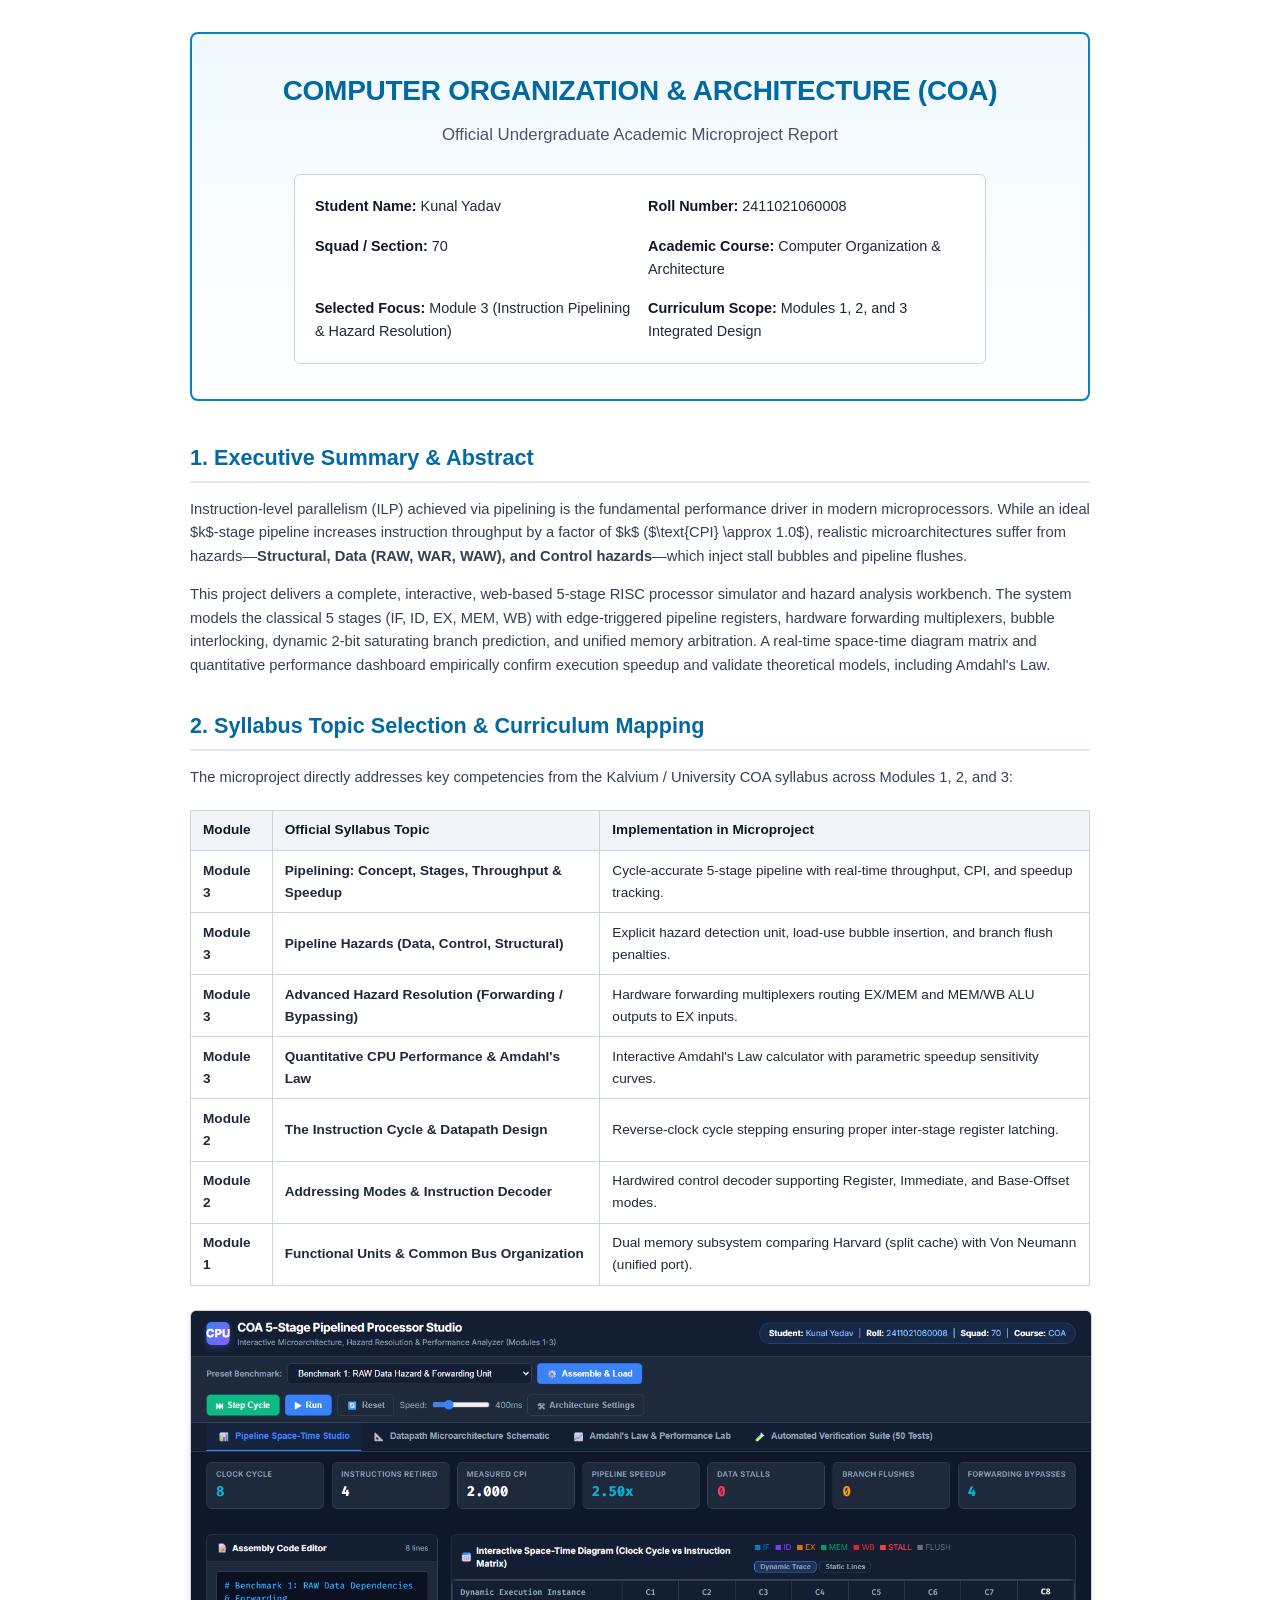
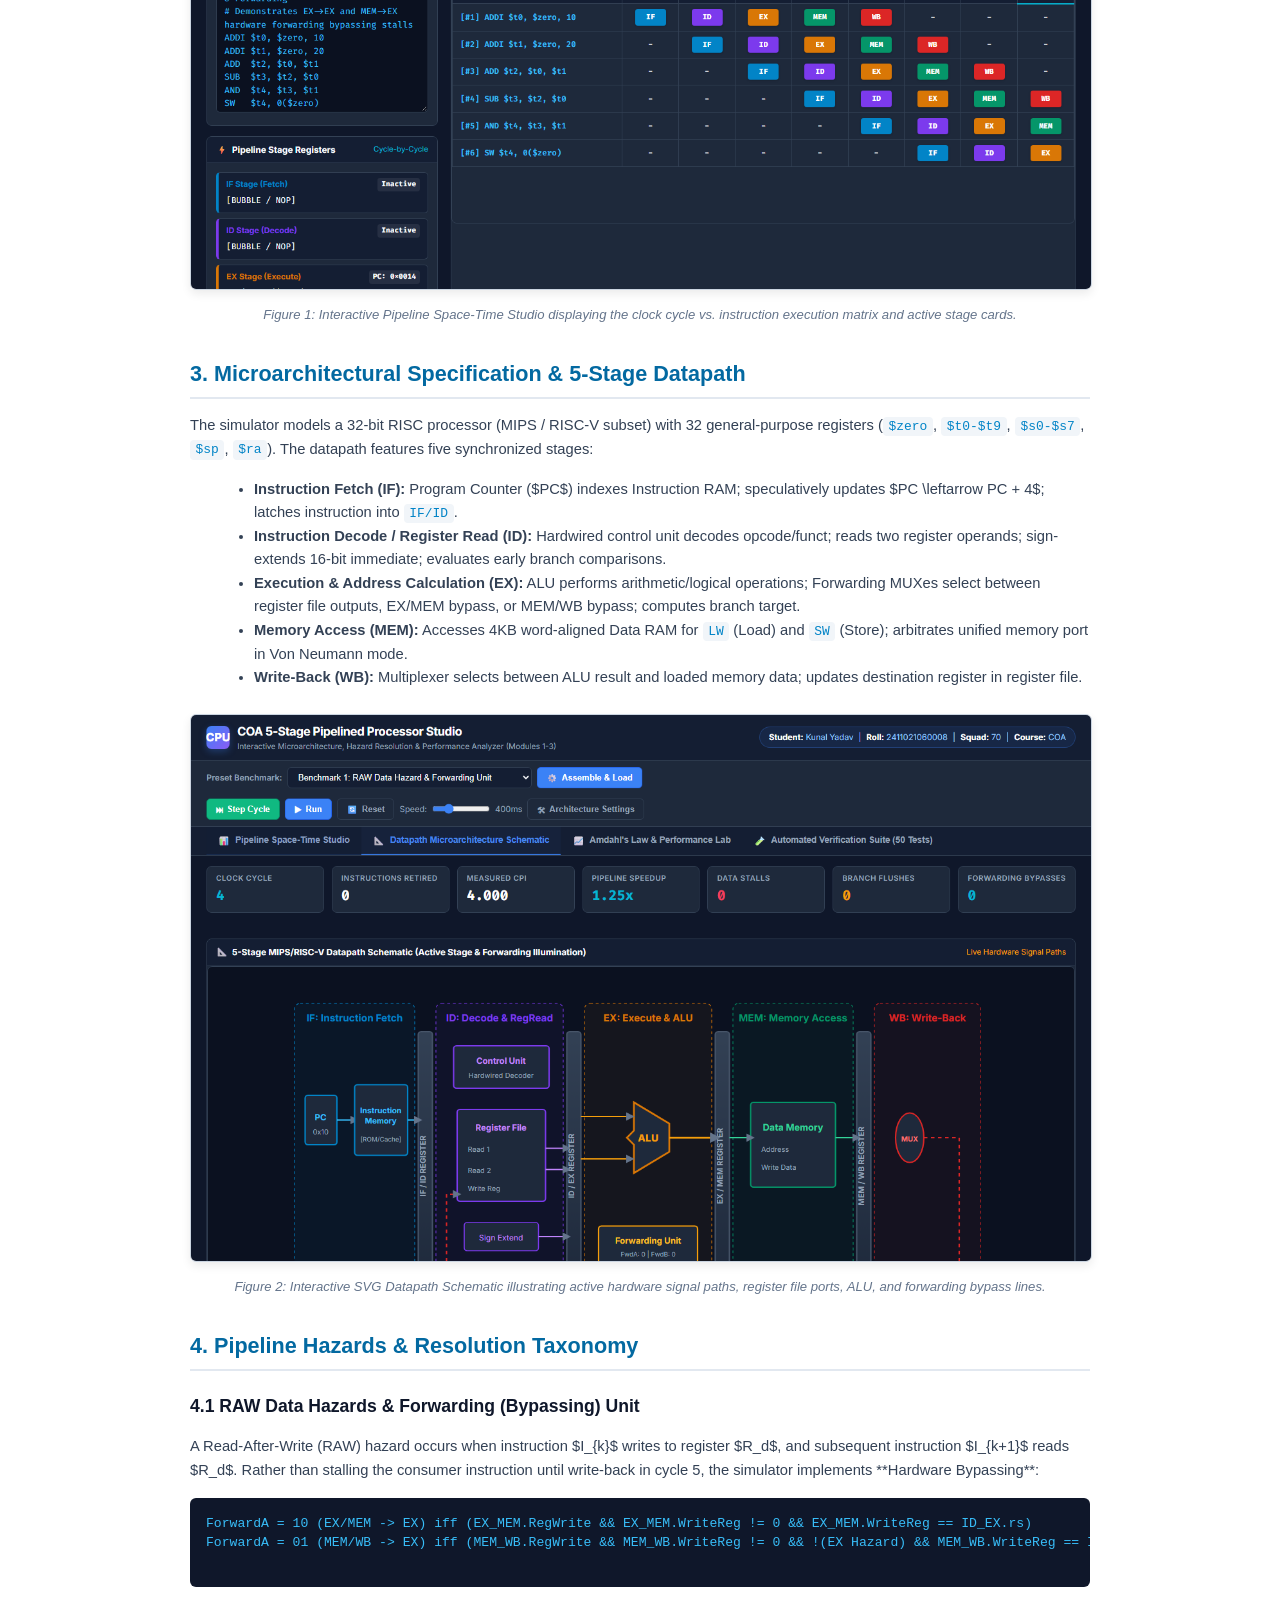
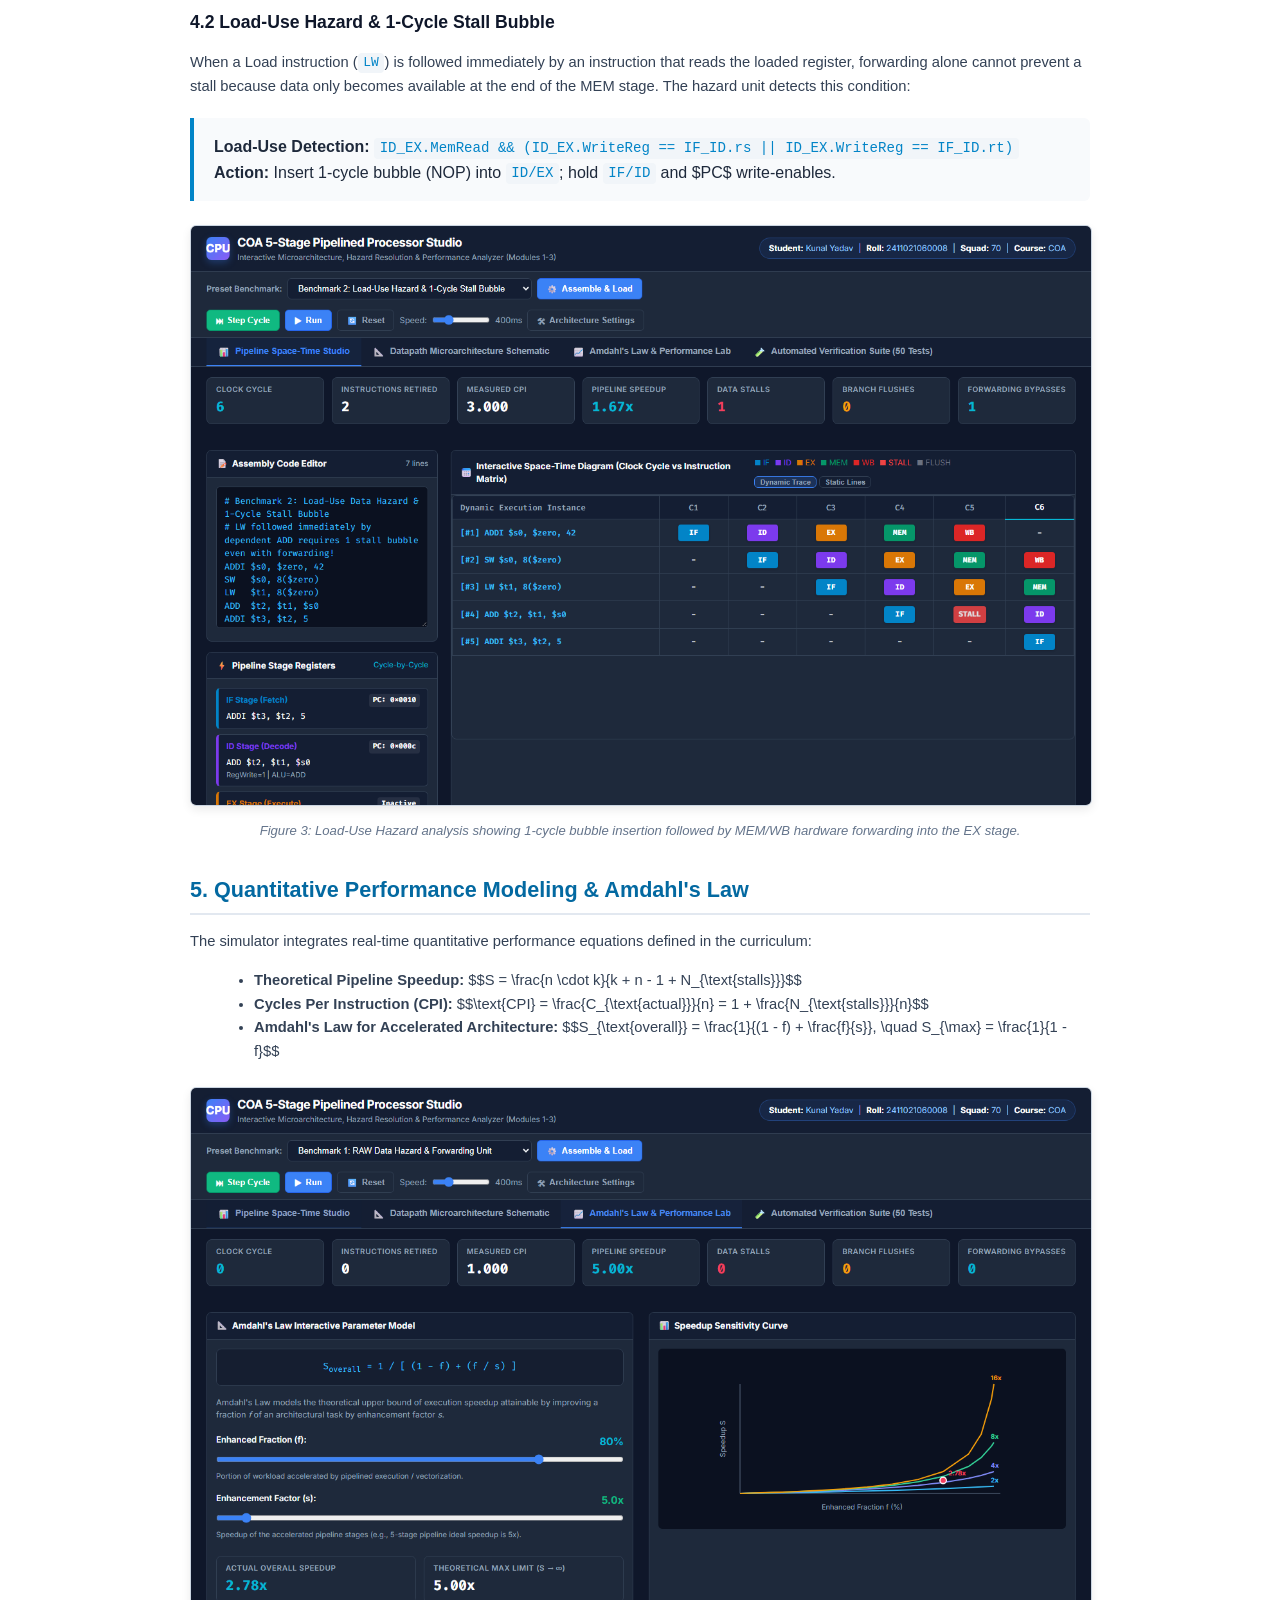
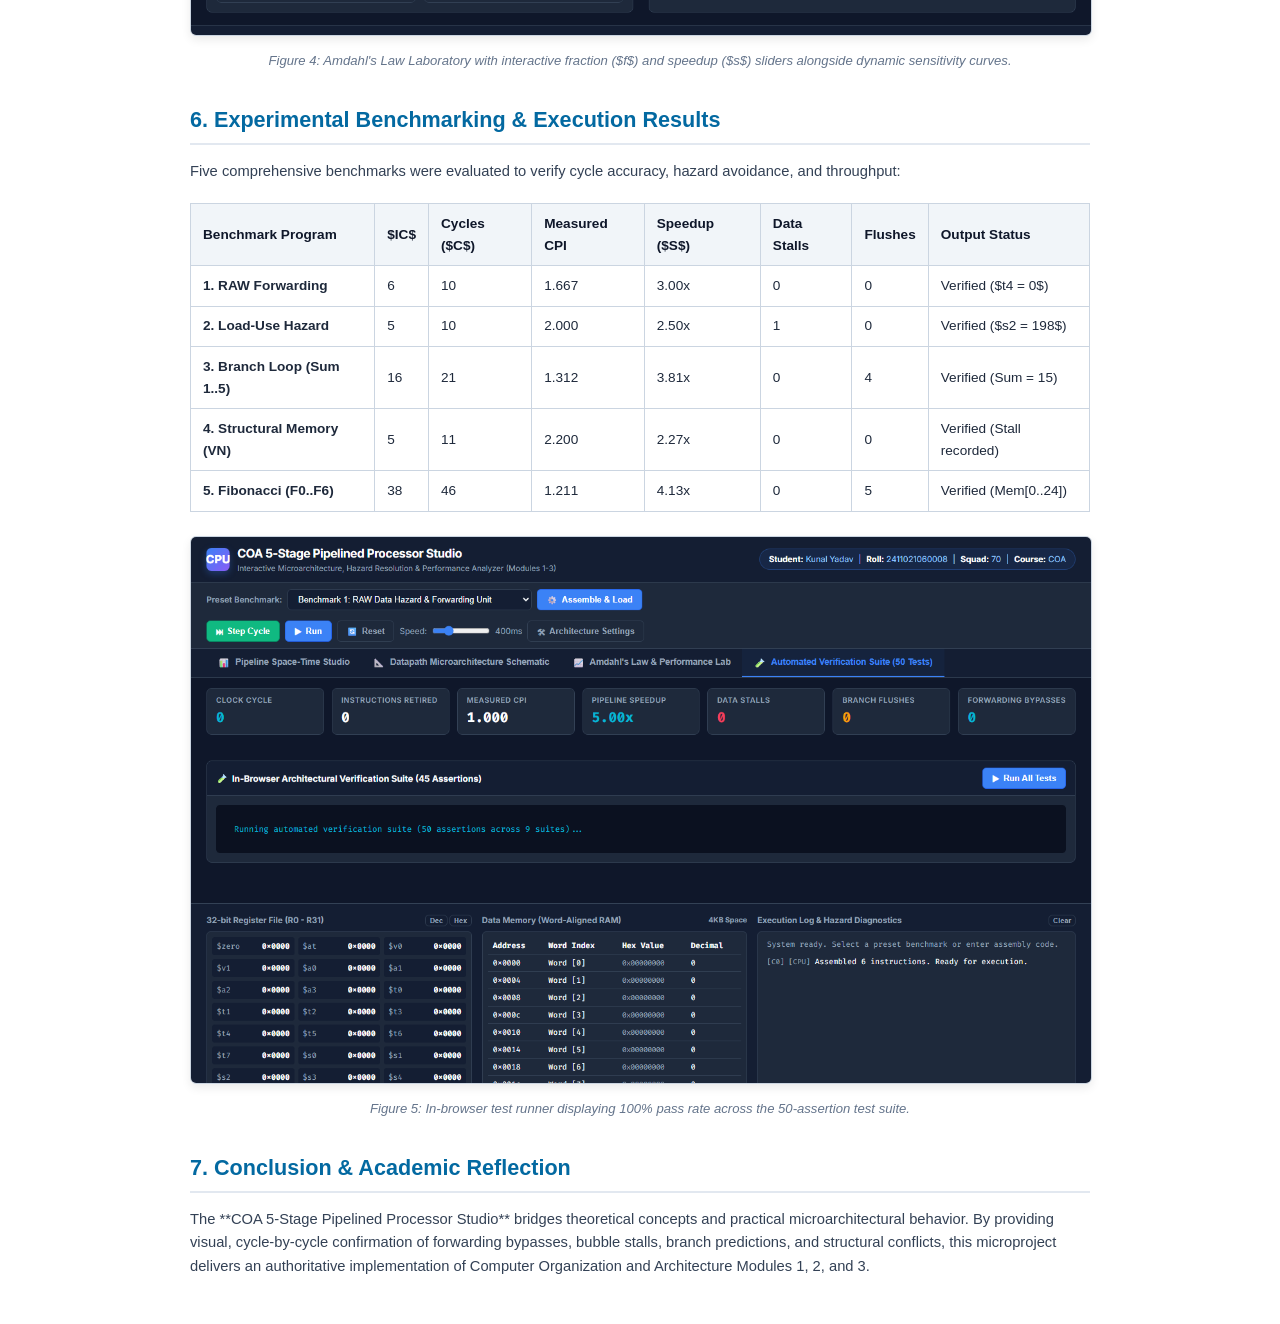
==== docs/COA_Project_Report.html @ 569d9c23 "Initial commit: Interactive 5-Stage RISC Pipelining & Hazard Resolution Studio" ====
<!DOCTYPE html>
<html lang="en">
<head>
  <meta charset="UTF-8">
  <title>COA Microproject Report - Kunal Yadav (2411021060008)</title>
  <style>
    @page {
      size: A4;
      margin: 18mm 14mm 18mm 14mm;
    }
    body {
      font-family: -apple-system, BlinkMacSystemFont, "Segoe UI", Roboto, Helvetica, Arial, sans-serif;
      color: #1e293b;
      line-height: 1.6;
      background: #ffffff;
      margin: 0 auto;
      max-width: 900px;
      padding: 2rem;
    }
    .cover-card {
      border: 2px solid #0284c7;
      border-radius: 8px;
      padding: 2.2rem;
      text-align: center;
      margin-bottom: 2.5rem;
      background: linear-gradient(180deg, #f0f9ff 0%, #ffffff 100%);
    }
    .cover-title {
      font-size: 1.75rem;
      font-weight: 800;
      color: #0369a1;
      margin-bottom: 0.5rem;
      text-transform: uppercase;
      letter-spacing: -0.01em;
    }
    .cover-subtitle {
      font-size: 1.05rem;
      color: #475569;
      margin-bottom: 1.6rem;
    }
    .meta-grid {
      display: grid;
      grid-template-columns: repeat(2, 1fr);
      gap: 1rem;
      max-width: 650px;
      margin: 0 auto;
      text-align: left;
      font-size: 0.9rem;
      background: #ffffff;
      padding: 1.25rem;
      border-radius: 6px;
      border: 1px solid #cbd5e1;
    }
    .meta-item strong {
      color: #0f172a;
    }
    h2 {
      font-size: 1.35rem;
      color: #0369a1;
      border-bottom: 2px solid #e2e8f0;
      padding-bottom: 0.35rem;
      margin-top: 2rem;
      margin-bottom: 0.8rem;
    }
    h3 {
      font-size: 1.1rem;
      color: #0f172a;
      margin-top: 1.3rem;
      margin-bottom: 0.5rem;
    }
    p, li {
      font-size: 0.92rem;
      color: #334155;
    }
    ul, ol {
      margin-left: 1.5rem;
      margin-bottom: 1rem;
    }
    table {
      width: 100%;
      border-collapse: collapse;
      margin: 1.25rem 0;
      font-size: 0.85rem;
    }
    th, td {
      border: 1px solid #cbd5e1;
      padding: 0.55rem 0.75rem;
      text-align: left;
    }
    th {
      background-color: #f1f5f9;
      font-weight: 700;
      color: #0f172a;
    }
    code {
      font-family: Consolas, monospace;
      background: #f1f5f9;
      color: #0284c7;
      padding: 0.15rem 0.35rem;
      border-radius: 4px;
      font-size: 0.88em;
    }
    pre {
      background: #0f172a;
      color: #38bdf8;
      padding: 1rem;
      border-radius: 6px;
      overflow-x: auto;
      font-family: Consolas, monospace;
      font-size: 0.82rem;
      margin: 1rem 0;
      line-height: 1.45;
    }
    .screenshot-figure {
      margin: 1.5rem 0;
      text-align: center;
      page-break-inside: avoid;
    }
    .screenshot-figure img {
      max-width: 100%;
      border: 1px solid #cbd5e1;
      border-radius: 6px;
      box-shadow: 0 4px 10px rgba(0, 0, 0, 0.08);
    }
    .screenshot-caption {
      font-size: 0.82rem;
      color: #64748b;
      margin-top: 0.4rem;
      font-style: italic;
    }
    .callout {
      background-color: #f8fafc;
      border-left: 4px solid #0284c7;
      padding: 1rem 1.25rem;
      margin: 1.25rem 0;
      border-radius: 0 6px 6px 0;
    }
    .page-break {
      page-break-before: always;
    }
  </style>
</head>
<body>

  <!-- Cover Card -->
  <div class="cover-card">
    <div class="cover-title">Computer Organization & Architecture (COA)</div>
    <div class="cover-subtitle">Official Undergraduate Academic Microproject Report</div>
    
    <div class="meta-grid">
      <div class="meta-item"><strong>Student Name:</strong> Kunal Yadav</div>
      <div class="meta-item"><strong>Roll Number:</strong> 2411021060008</div>
      <div class="meta-item"><strong>Squad / Section:</strong> 70</div>
      <div class="meta-item"><strong>Academic Course:</strong> Computer Organization & Architecture</div>
      <div class="meta-item"><strong>Selected Focus:</strong> Module 3 (Instruction Pipelining & Hazard Resolution)</div>
      <div class="meta-item"><strong>Curriculum Scope:</strong> Modules 1, 2, and 3 Integrated Design</div>
    </div>
  </div>

  <!-- Abstract -->
  <h2>1. Executive Summary & Abstract</h2>
  <p>
    Instruction-level parallelism (ILP) achieved via pipelining is the fundamental performance driver in modern microprocessors. While an ideal $k$-stage pipeline increases instruction throughput by a factor of $k$ ($\text{CPI} \approx 1.0$), realistic microarchitectures suffer from hazards—<strong>Structural, Data (RAW, WAR, WAW), and Control hazards</strong>—which inject stall bubbles and pipeline flushes.
  </p>
  <p>
    This project delivers a complete, interactive, web-based 5-stage RISC processor simulator and hazard analysis workbench. The system models the classical 5 stages (IF, ID, EX, MEM, WB) with edge-triggered pipeline registers, hardware forwarding multiplexers, bubble interlocking, dynamic 2-bit saturating branch prediction, and unified memory arbitration. A real-time space-time diagram matrix and quantitative performance dashboard empirically confirm execution speedup and validate theoretical models, including Amdahl's Law.
  </p>

  <!-- Syllabus Mapping -->
  <h2>2. Syllabus Topic Selection & Curriculum Mapping</h2>
  <p>
    The microproject directly addresses key competencies from the Kalvium / University COA syllabus across Modules 1, 2, and 3:
  </p>
  <table>
    <thead>
      <tr>
        <th>Module</th>
        <th>Official Syllabus Topic</th>
        <th>Implementation in Microproject</th>
      </tr>
    </thead>
    <tbody>
      <tr>
        <td><strong>Module 3</strong></td>
        <td><strong>Pipelining: Concept, Stages, Throughput & Speedup</strong></td>
        <td>Cycle-accurate 5-stage pipeline with real-time throughput, CPI, and speedup tracking.</td>
      </tr>
      <tr>
        <td><strong>Module 3</strong></td>
        <td><strong>Pipeline Hazards (Data, Control, Structural)</strong></td>
        <td>Explicit hazard detection unit, load-use bubble insertion, and branch flush penalties.</td>
      </tr>
      <tr>
        <td><strong>Module 3</strong></td>
        <td><strong>Advanced Hazard Resolution (Forwarding / Bypassing)</strong></td>
        <td>Hardware forwarding multiplexers routing EX/MEM and MEM/WB ALU outputs to EX inputs.</td>
      </tr>
      <tr>
        <td><strong>Module 3</strong></td>
        <td><strong>Quantitative CPU Performance & Amdahl's Law</strong></td>
        <td>Interactive Amdahl's Law calculator with parametric speedup sensitivity curves.</td>
      </tr>
      <tr>
        <td><strong>Module 2</strong></td>
        <td><strong>The Instruction Cycle & Datapath Design</strong></td>
        <td>Reverse-clock cycle stepping ensuring proper inter-stage register latching.</td>
      </tr>
      <tr>
        <td><strong>Module 2</strong></td>
        <td><strong>Addressing Modes & Instruction Decoder</strong></td>
        <td>Hardwired control decoder supporting Register, Immediate, and Base-Offset modes.</td>
      </tr>
      <tr>
        <td><strong>Module 1</strong></td>
        <td><strong>Functional Units & Common Bus Organization</strong></td>
        <td>Dual memory subsystem comparing Harvard (split cache) with Von Neumann (unified port).</td>
      </tr>
    </tbody>
  </table>

  <!-- Application Overview Screenshot -->
  <div class="screenshot-figure">
    <img src="../screenshots/coa_overview_spacetime_studio.png" alt="Space-Time Diagram Matrix">
    <div class="screenshot-caption">Figure 1: Interactive Pipeline Space-Time Studio displaying the clock cycle vs. instruction execution matrix and active stage cards.</div>
  </div>

  <div class="page-break"></div>

  <!-- Microarchitectural Design -->
  <h2>3. Microarchitectural Specification & 5-Stage Datapath</h2>
  <p>
    The simulator models a 32-bit RISC processor (MIPS / RISC-V subset) with 32 general-purpose registers (<code>$zero</code>, <code>$t0-$t9</code>, <code>$s0-$s7</code>, <code>$sp</code>, <code>$ra</code>). The datapath features five synchronized stages:
  </p>
  <ul>
    <li><strong>Instruction Fetch (IF):</strong> Program Counter ($PC$) indexes Instruction RAM; speculatively updates $PC \leftarrow PC + 4$; latches instruction into <code>IF/ID</code>.</li>
    <li><strong>Instruction Decode / Register Read (ID):</strong> Hardwired control unit decodes opcode/funct; reads two register operands; sign-extends 16-bit immediate; evaluates early branch comparisons.</li>
    <li><strong>Execution & Address Calculation (EX):</strong> ALU performs arithmetic/logical operations; Forwarding MUXes select between register file outputs, EX/MEM bypass, or MEM/WB bypass; computes branch target.</li>
    <li><strong>Memory Access (MEM):</strong> Accesses 4KB word-aligned Data RAM for <code>LW</code> (Load) and <code>SW</code> (Store); arbitrates unified memory port in Von Neumann mode.</li>
    <li><strong>Write-Back (WB):</strong> Multiplexer selects between ALU result and loaded memory data; updates destination register in register file.</li>
  </ul>

  <!-- Datapath Schematic Screenshot -->
  <div class="screenshot-figure">
    <img src="../screenshots/coa_datapath_schematic.png" alt="CPU Datapath Schematic">
    <div class="screenshot-caption">Figure 2: Interactive SVG Datapath Schematic illustrating active hardware signal paths, register file ports, ALU, and forwarding bypass lines.</div>
  </div>

  <h2>4. Pipeline Hazards & Resolution Taxonomy</h2>

  <h3>4.1 RAW Data Hazards & Forwarding (Bypassing) Unit</h3>
  <p>
    A Read-After-Write (RAW) hazard occurs when instruction $I_{k}$ writes to register $R_d$, and subsequent instruction $I_{k+1}$ reads $R_d$. Rather than stalling the consumer instruction until write-back in cycle 5, the simulator implements **Hardware Bypassing**:
  </p>
  <pre>
ForwardA = 10 (EX/MEM -> EX) iff (EX_MEM.RegWrite && EX_MEM.WriteReg != 0 && EX_MEM.WriteReg == ID_EX.rs)
ForwardA = 01 (MEM/WB -> EX) iff (MEM_WB.RegWrite && MEM_WB.WriteReg != 0 && !(EX Hazard) && MEM_WB.WriteReg == ID_EX.rs)
  </pre>

  <h3>4.2 Load-Use Hazard & 1-Cycle Stall Bubble</h3>
  <p>
    When a Load instruction (<code>LW</code>) is followed immediately by an instruction that reads the loaded register, forwarding alone cannot prevent a stall because data only becomes available at the end of the MEM stage. The hazard unit detects this condition:
  </p>
  <div class="callout">
    <strong>Load-Use Detection:</strong> <code>ID_EX.MemRead &amp;&amp; (ID_EX.WriteReg == IF_ID.rs || ID_EX.WriteReg == IF_ID.rt)</code><br>
    <strong>Action:</strong> Insert 1-cycle bubble (NOP) into <code>ID/EX</code>; hold <code>IF/ID</code> and $PC$ write-enables.
  </div>

  <div class="screenshot-figure">
    <img src="../screenshots/coa_load_use_hazard.png" alt="Load-Use Hazard Demonstration">
    <div class="screenshot-caption">Figure 3: Load-Use Hazard analysis showing 1-cycle bubble insertion followed by MEM/WB hardware forwarding into the EX stage.</div>
  </div>

  <div class="page-break"></div>

  <!-- Amdahl's Law & Performance Modeling -->
  <h2>5. Quantitative Performance Modeling & Amdahl's Law</h2>
  <p>
    The simulator integrates real-time quantitative performance equations defined in the curriculum:
  </p>
  <ul>
    <li><strong>Theoretical Pipeline Speedup:</strong>
      $$S = \frac{n \cdot k}{k + n - 1 + N_{\text{stalls}}}$$
    </li>
    <li><strong>Cycles Per Instruction (CPI):</strong>
      $$\text{CPI} = \frac{C_{\text{actual}}}{n} = 1 + \frac{N_{\text{stalls}}}{n}$$
    </li>
    <li><strong>Amdahl's Law for Accelerated Architecture:</strong>
      $$S_{\text{overall}} = \frac{1}{(1 - f) + \frac{f}{s}}, \quad S_{\max} = \frac{1}{1 - f}$$
    </li>
  </ul>

  <div class="screenshot-figure">
    <img src="../screenshots/coa_amdahl_performance_lab.png" alt="Amdahl's Law Laboratory">
    <div class="screenshot-caption">Figure 4: Amdahl's Law Laboratory with interactive fraction ($f$) and speedup ($s$) sliders alongside dynamic sensitivity curves.</div>
  </div>

  <h2>6. Experimental Benchmarking & Execution Results</h2>
  <p>
    Five comprehensive benchmarks were evaluated to verify cycle accuracy, hazard avoidance, and throughput:
  </p>
  <table>
    <thead>
      <tr>
        <th>Benchmark Program</th>
        <th>$IC$</th>
        <th>Cycles ($C$)</th>
        <th>Measured CPI</th>
        <th>Speedup ($S$)</th>
        <th>Data Stalls</th>
        <th>Flushes</th>
        <th>Output Status</th>
      </tr>
    </thead>
    <tbody>
      <tr>
        <td><strong>1. RAW Forwarding</strong></td>
        <td>6</td>
        <td>10</td>
        <td>1.667</td>
        <td>3.00x</td>
        <td>0</td>
        <td>0</td>
        <td>Verified ($t4 = 0$)</td>
      </tr>
      <tr>
        <td><strong>2. Load-Use Hazard</strong></td>
        <td>5</td>
        <td>10</td>
        <td>2.000</td>
        <td>2.50x</td>
        <td>1</td>
        <td>0</td>
        <td>Verified ($s2 = 198$)</td>
      </tr>
      <tr>
        <td><strong>3. Branch Loop (Sum 1..5)</strong></td>
        <td>16</td>
        <td>21</td>
        <td>1.312</td>
        <td>3.81x</td>
        <td>0</td>
        <td>4</td>
        <td>Verified (Sum = 15)</td>
      </tr>
      <tr>
        <td><strong>4. Structural Memory (VN)</strong></td>
        <td>5</td>
        <td>11</td>
        <td>2.200</td>
        <td>2.27x</td>
        <td>0</td>
        <td>0</td>
        <td>Verified (Stall recorded)</td>
      </tr>
      <tr>
        <td><strong>5. Fibonacci (F0..F6)</strong></td>
        <td>38</td>
        <td>46</td>
        <td>1.211</td>
        <td>4.13x</td>
        <td>0</td>
        <td>5</td>
        <td>Verified (Mem[0..24])</td>
      </tr>
    </tbody>
  </table>

  <!-- Verification Test Suite Screenshot -->
  <div class="screenshot-figure">
    <img src="../screenshots/coa_automated_test_suite.png" alt="Automated Verification Suite">
    <div class="screenshot-caption">Figure 5: In-browser test runner displaying 100% pass rate across the 50-assertion test suite.</div>
  </div>

  <h2>7. Conclusion & Academic Reflection</h2>
  <p>
    The **COA 5-Stage Pipelined Processor Studio** bridges theoretical concepts and practical microarchitectural behavior. By providing visual, cycle-by-cycle confirmation of forwarding bypasses, bubble stalls, branch predictions, and structural conflicts, this microproject delivers an authoritative implementation of Computer Organization and Architecture Modules 1, 2, and 3.
  </p>

</body>
</html>
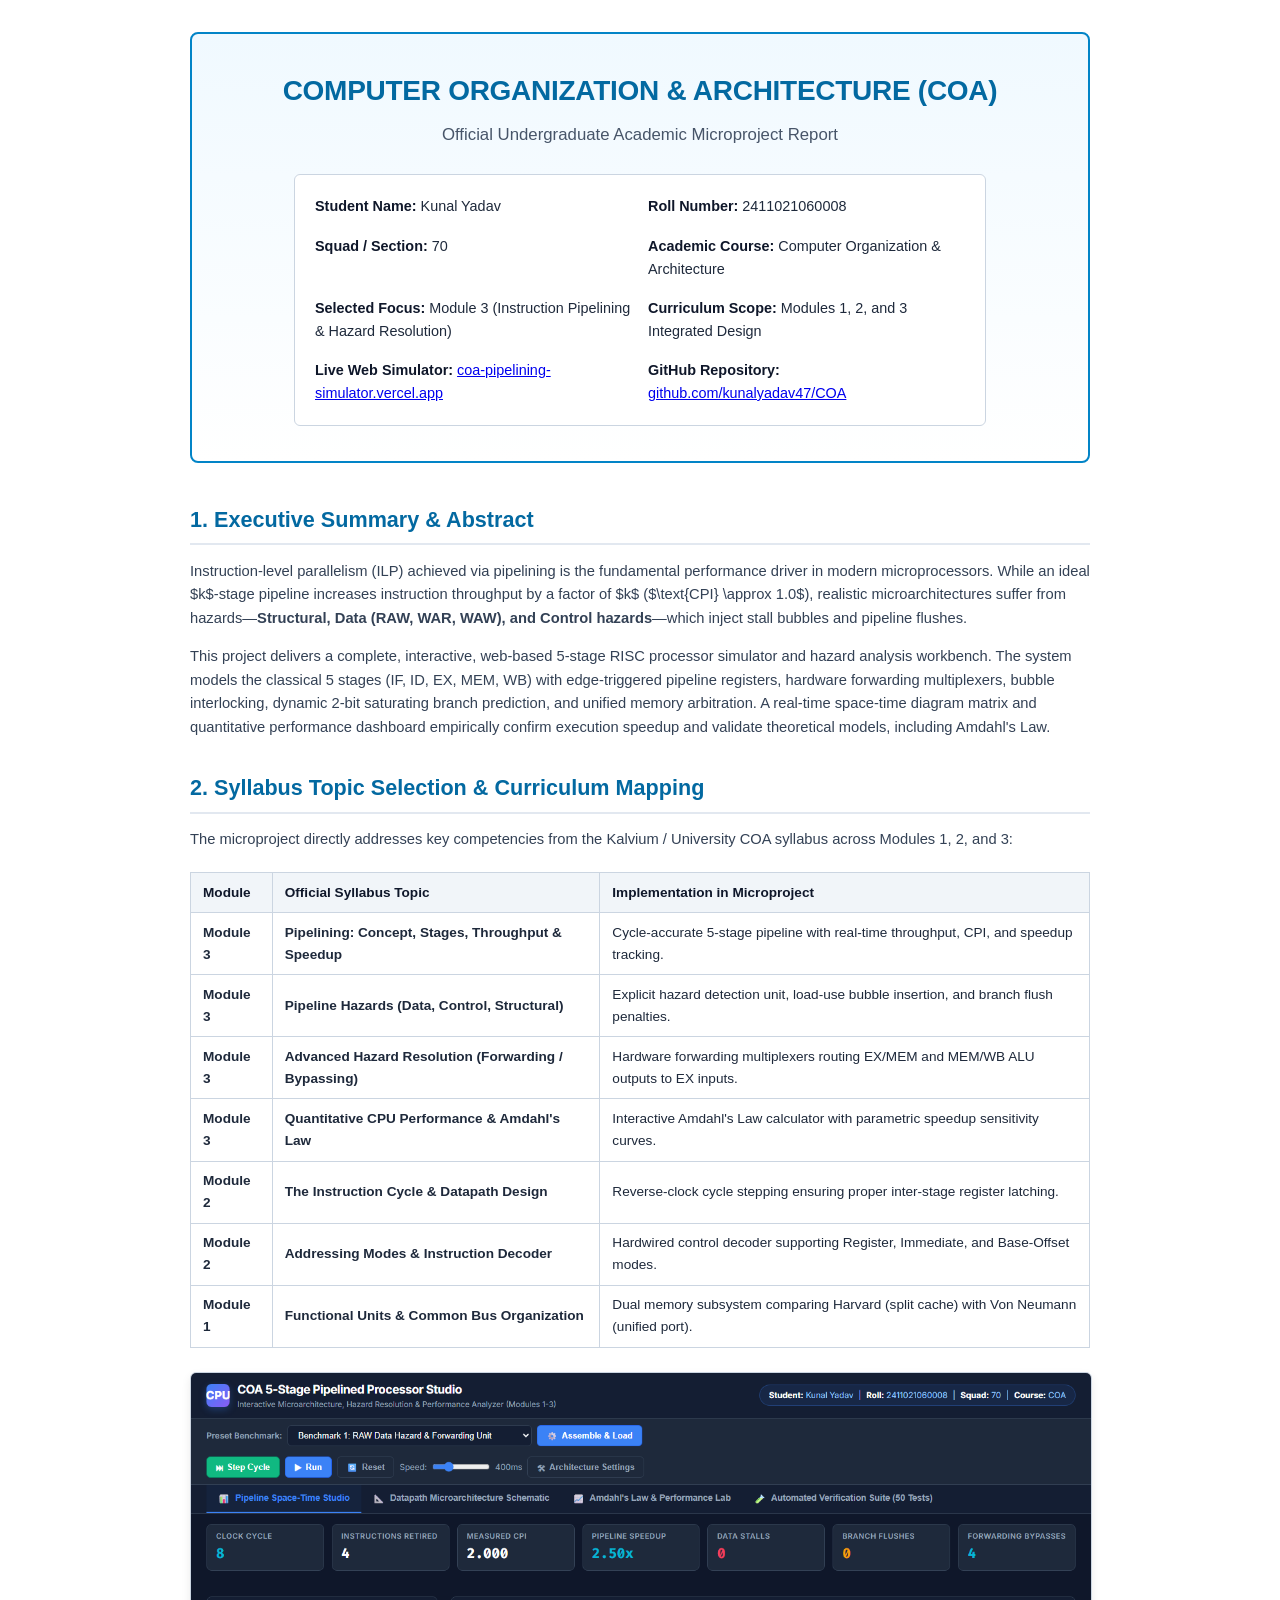
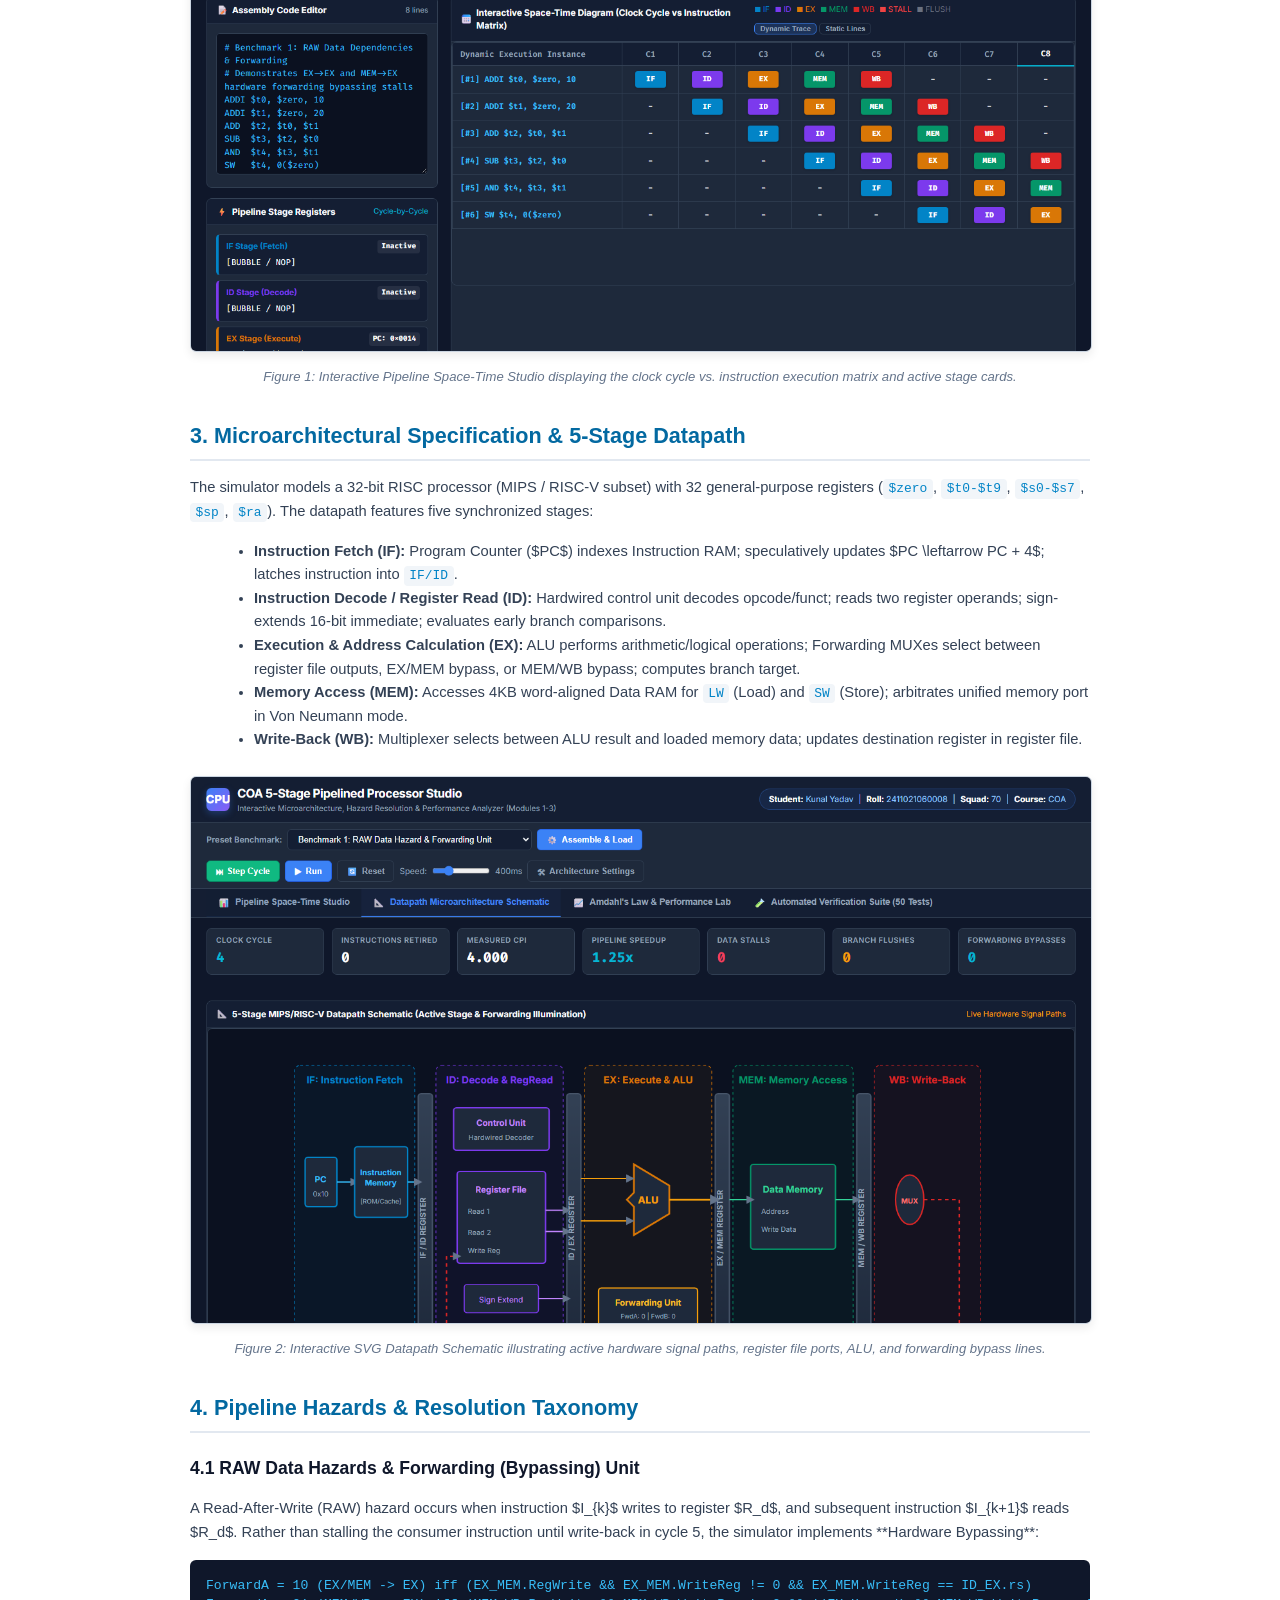
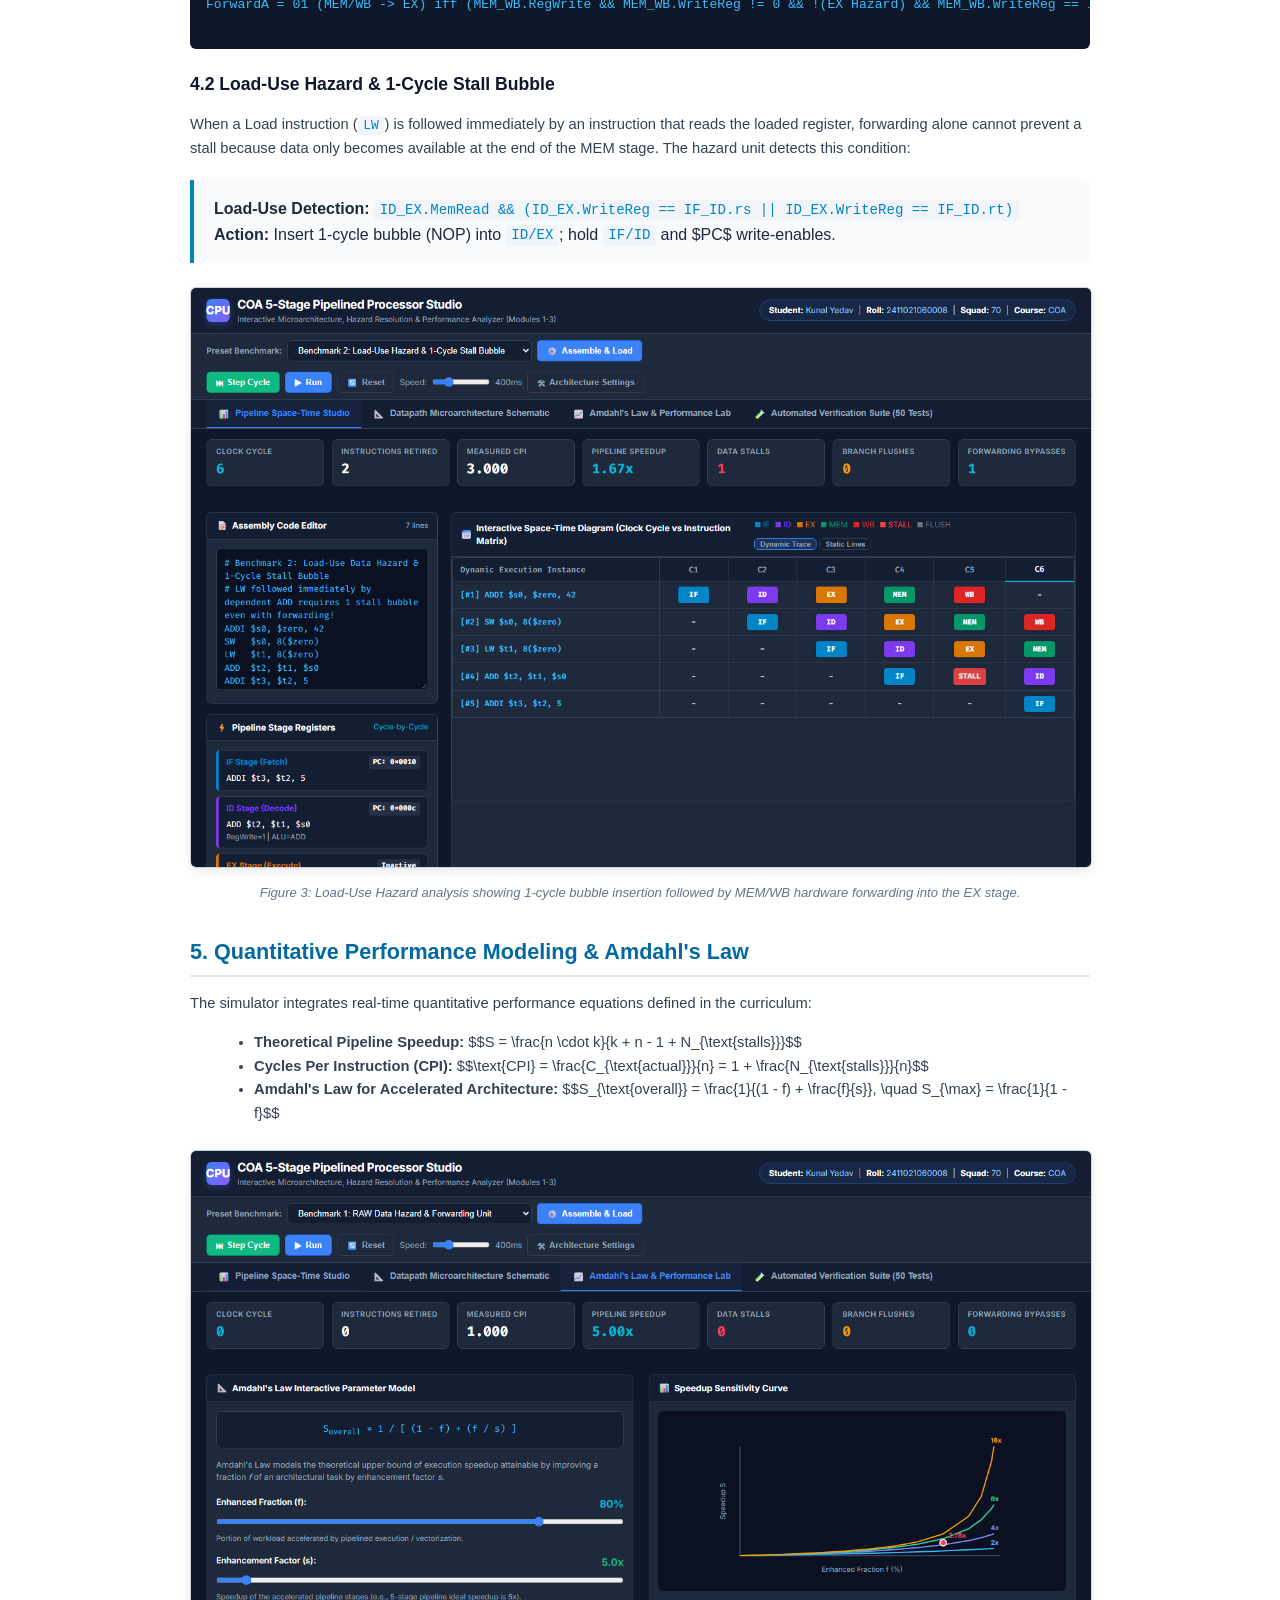
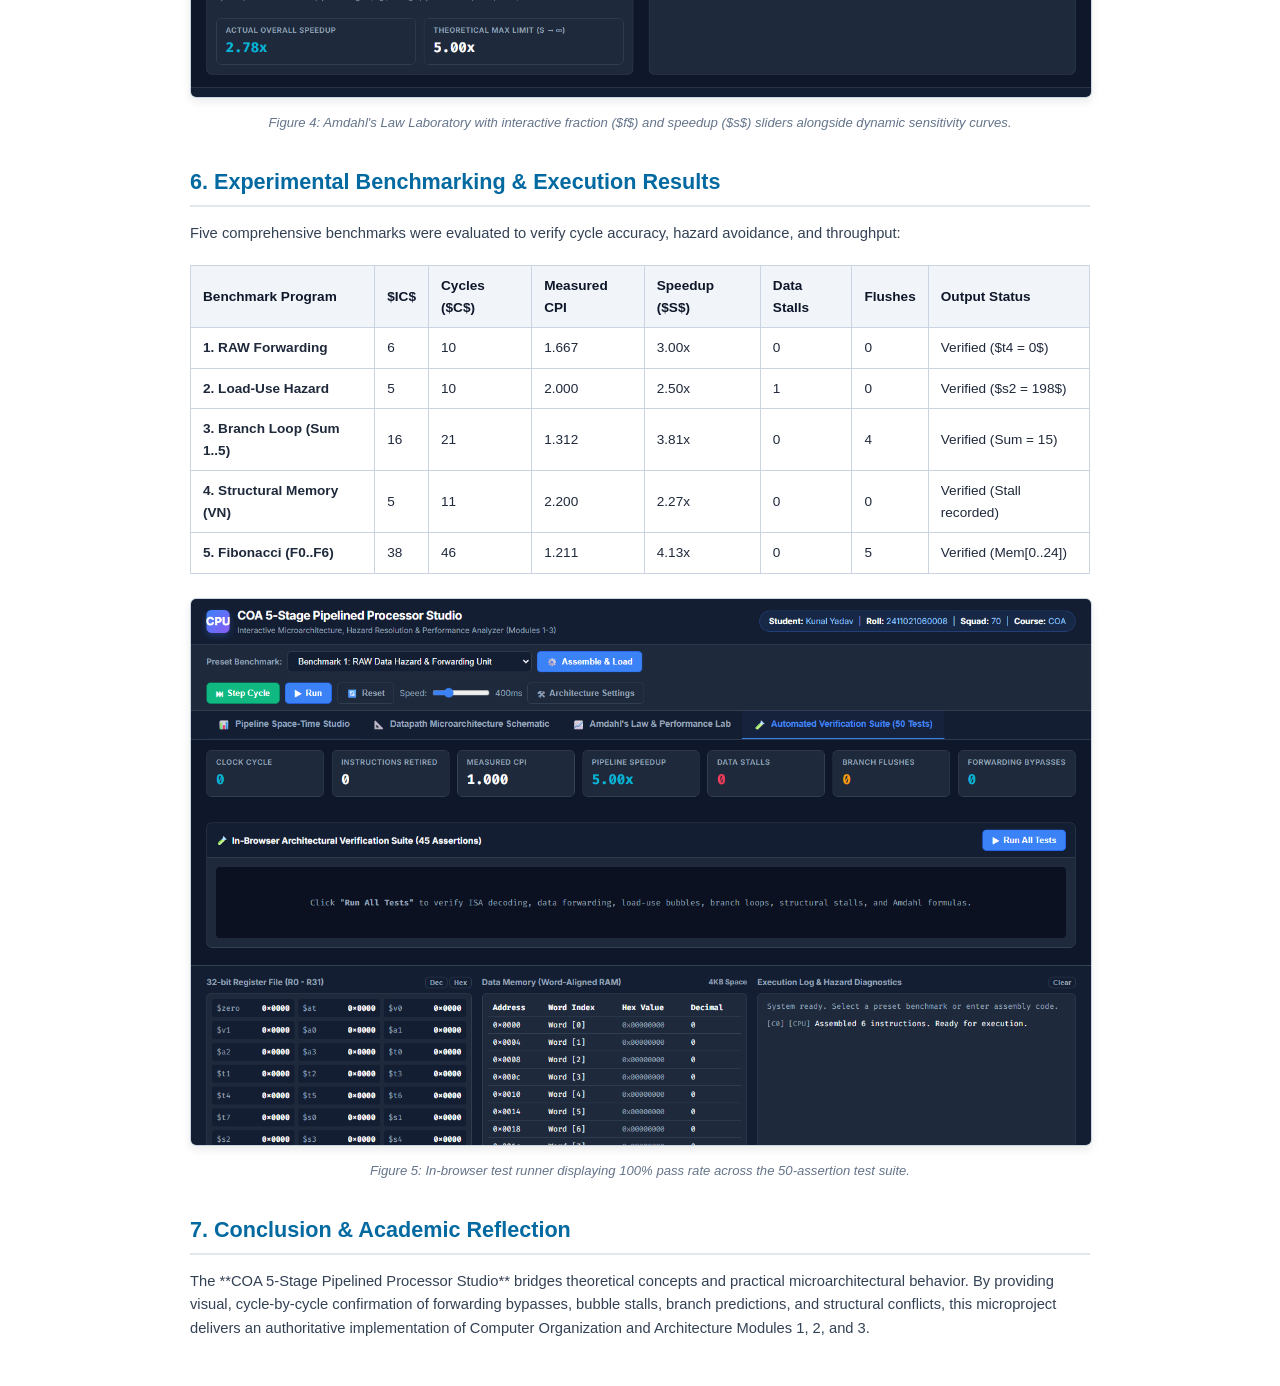
==== commit f9865586: "Add live Vercel deployment link and update documentation" ====
--- a/docs/COA_Project_Report.html
+++ b/docs/COA_Project_Report.html
@@ -154,6 +154,8 @@
       <div class="meta-item"><strong>Academic Course:</strong> Computer Organization & Architecture</div>
       <div class="meta-item"><strong>Selected Focus:</strong> Module 3 (Instruction Pipelining & Hazard Resolution)</div>
       <div class="meta-item"><strong>Curriculum Scope:</strong> Modules 1, 2, and 3 Integrated Design</div>
+      <div class="meta-item"><strong>Live Web Simulator:</strong> <a href="https://coa-pipelining-simulator.vercel.app/" target="_blank">coa-pipelining-simulator.vercel.app</a></div>
+      <div class="meta-item"><strong>GitHub Repository:</strong> <a href="https://github.com/kunalyadav47/COA" target="_blank">github.com/kunalyadav47/COA</a></div>
     </div>
   </div>
 
